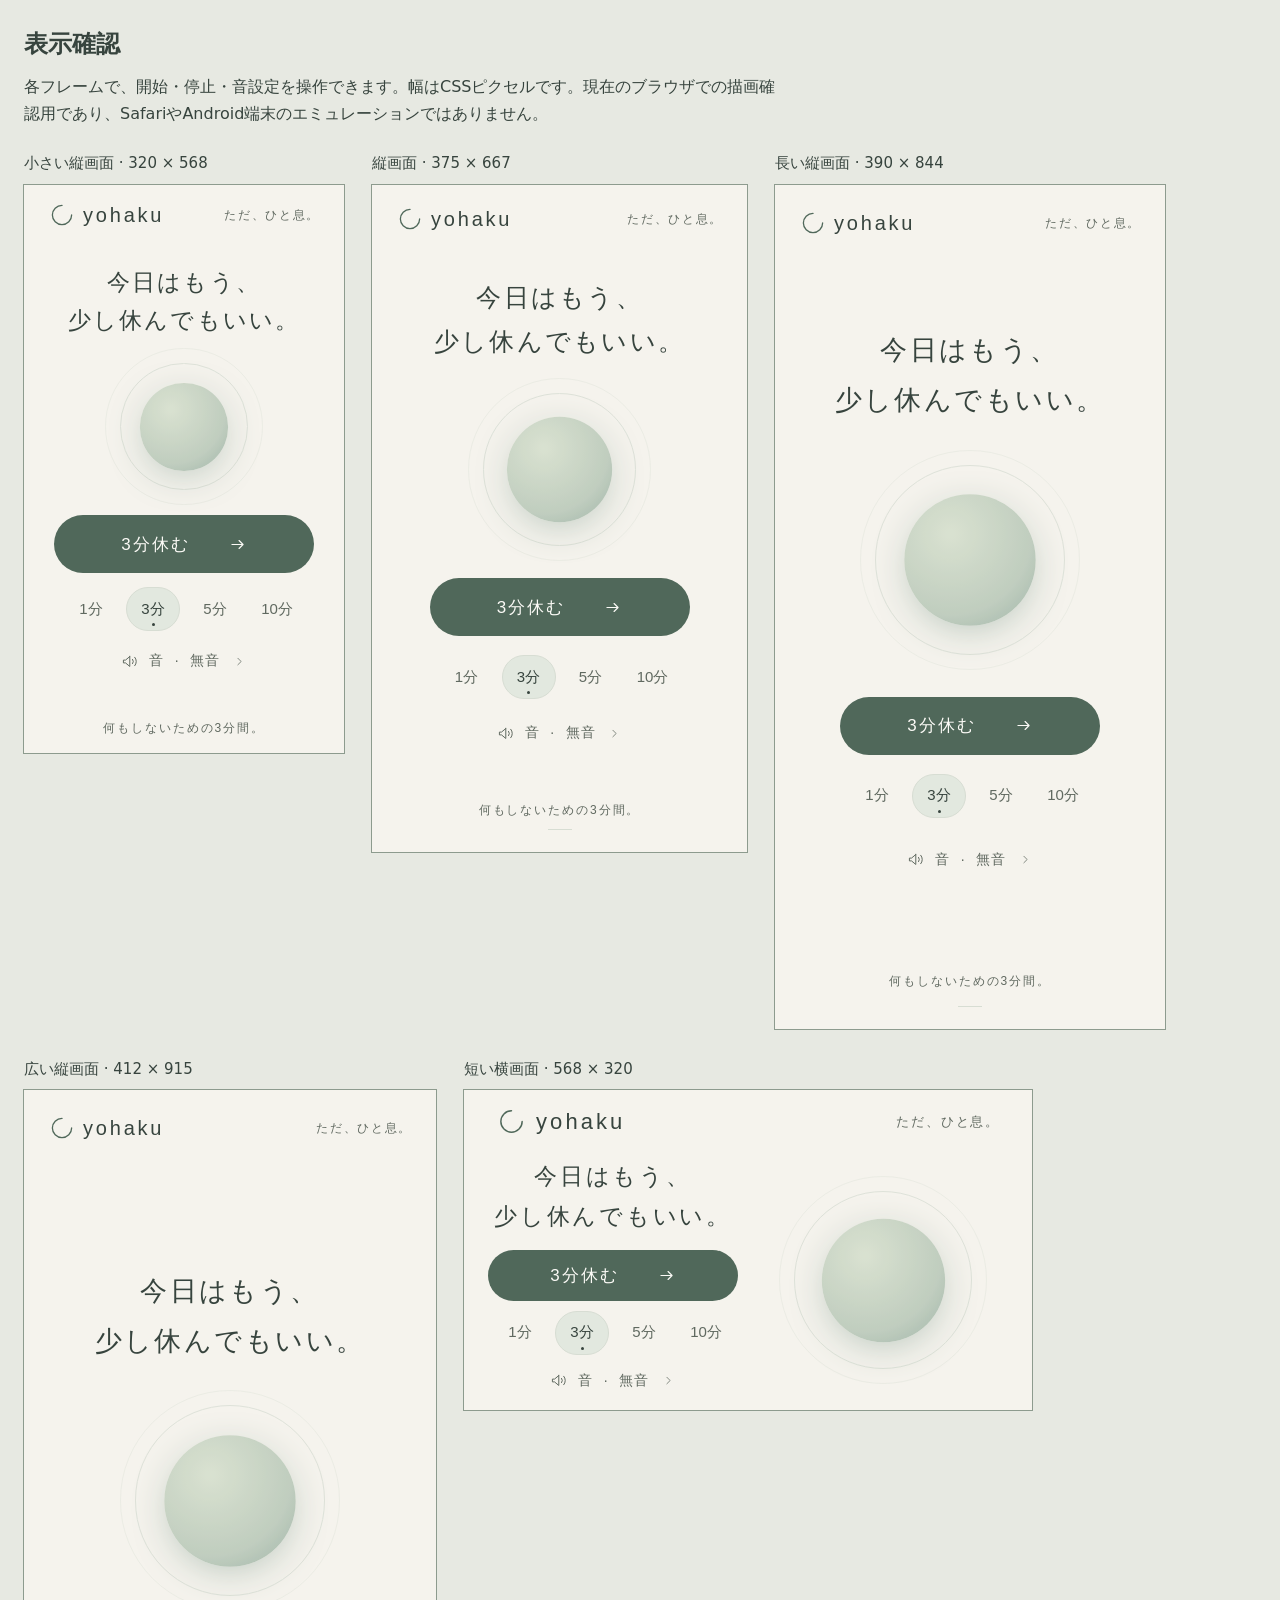
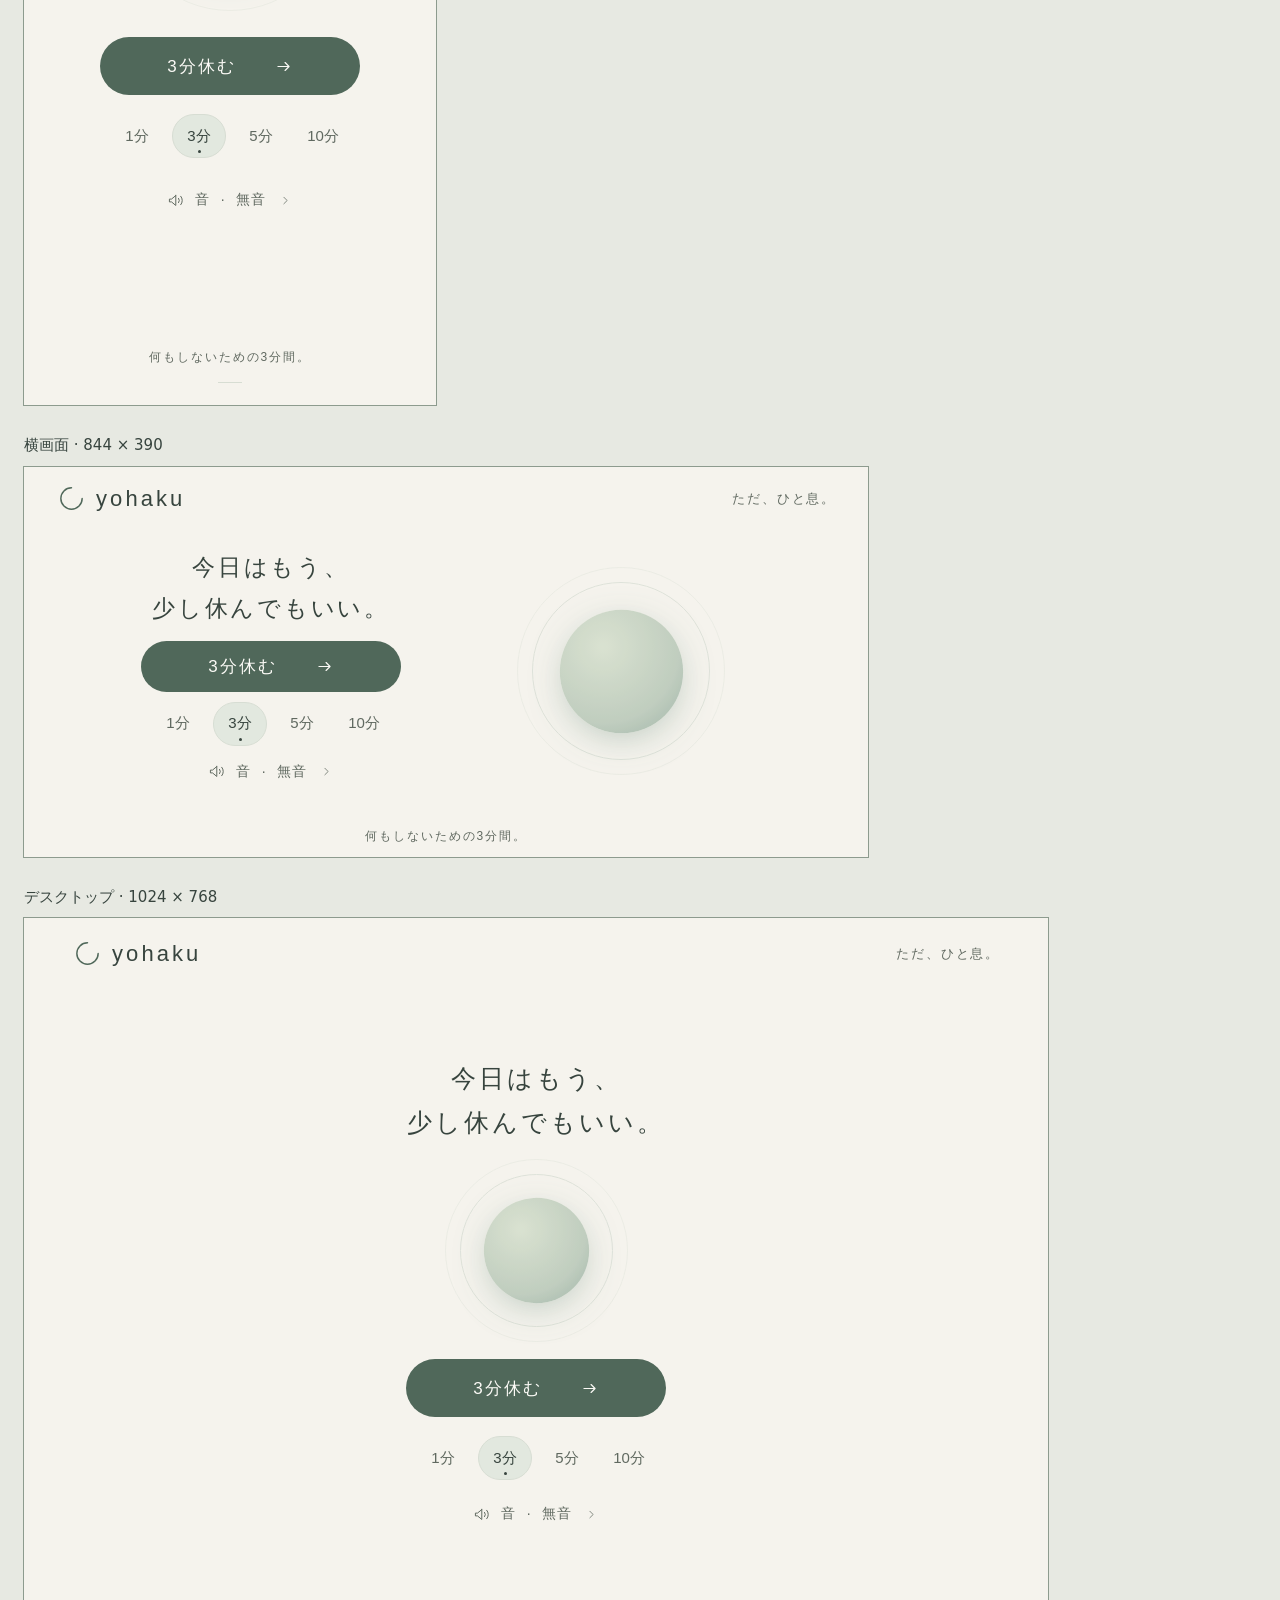
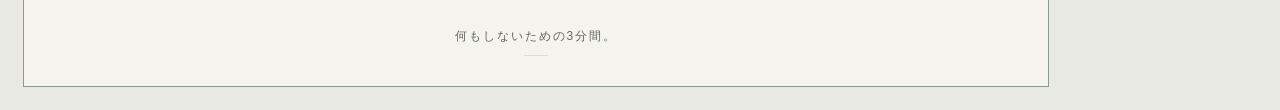
==== tests/responsive.html @ fc0a6c55 "Add campfire, white noise, pink noise and 40Hz ambient sounds" ====
<!doctype html>
<html lang="ja">
<head>
  <meta charset="utf-8">
  <meta name="viewport" content="width=device-width, initial-scale=1">
  <meta name="robots" content="noindex">
  <title>yohaku — 表示確認</title>
  <style>
    * { box-sizing: border-box; }
    body { margin: 0; padding: 24px; background: #e7e9e2; color: #37443e; font: 16px/1.7 system-ui, sans-serif; }
    h1 { font-size: 24px; margin: 0 0 8px; }
    p { margin: 0 0 24px; max-width: 760px; }
    main { display: flex; flex-wrap: wrap; align-items: flex-start; gap: 28px; }
    section { flex: none; max-width: none; }
    h2 { font-size: 15px; font-weight: 500; margin: 0 0 8px; }
    iframe { display: block; border: 0; width: var(--width); height: var(--height); outline: 1px solid #8d9b8e; background: #f5f3ed; }
  </style>
</head>
<body>
  <h1>表示確認</h1>
  <p>各フレームで、開始・停止・音設定を操作できます。幅はCSSピクセルです。現在のブラウザでの描画確認用であり、SafariやAndroid端末のエミュレーションではありません。</p>
  <main>
    <section><h2>小さい縦画面 · 320 × 568</h2><iframe name="small" title="320×568のアプリ" src="../index.html?v=20261004-8" style="--width:320px;--height:568px"></iframe></section>
    <section><h2>縦画面 · 375 × 667</h2><iframe name="portrait" title="375×667のアプリ" src="../index.html?v=20261004-8" style="--width:375px;--height:667px"></iframe></section>
    <section><h2>長い縦画面 · 390 × 844</h2><iframe name="tall" title="390×844のアプリ" src="../index.html?v=20261004-8" style="--width:390px;--height:844px"></iframe></section>
    <section><h2>広い縦画面 · 412 × 915</h2><iframe name="wide" title="412×915のアプリ" src="../index.html?v=20261004-8" style="--width:412px;--height:915px"></iframe></section>
    <section><h2>短い横画面 · 568 × 320</h2><iframe name="short-landscape" title="568×320のアプリ" src="../index.html?v=20261004-8" style="--width:568px;--height:320px"></iframe></section>
    <section><h2>横画面 · 844 × 390</h2><iframe name="landscape" title="844×390のアプリ" src="../index.html?v=20261004-8" style="--width:844px;--height:390px"></iframe></section>
    <section><h2>デスクトップ · 1024 × 768</h2><iframe name="desktop" title="1024×768のアプリ" src="../index.html?v=20261004-8" style="--width:1024px;--height:768px"></iframe></section>
  </main>
</body>
</html>
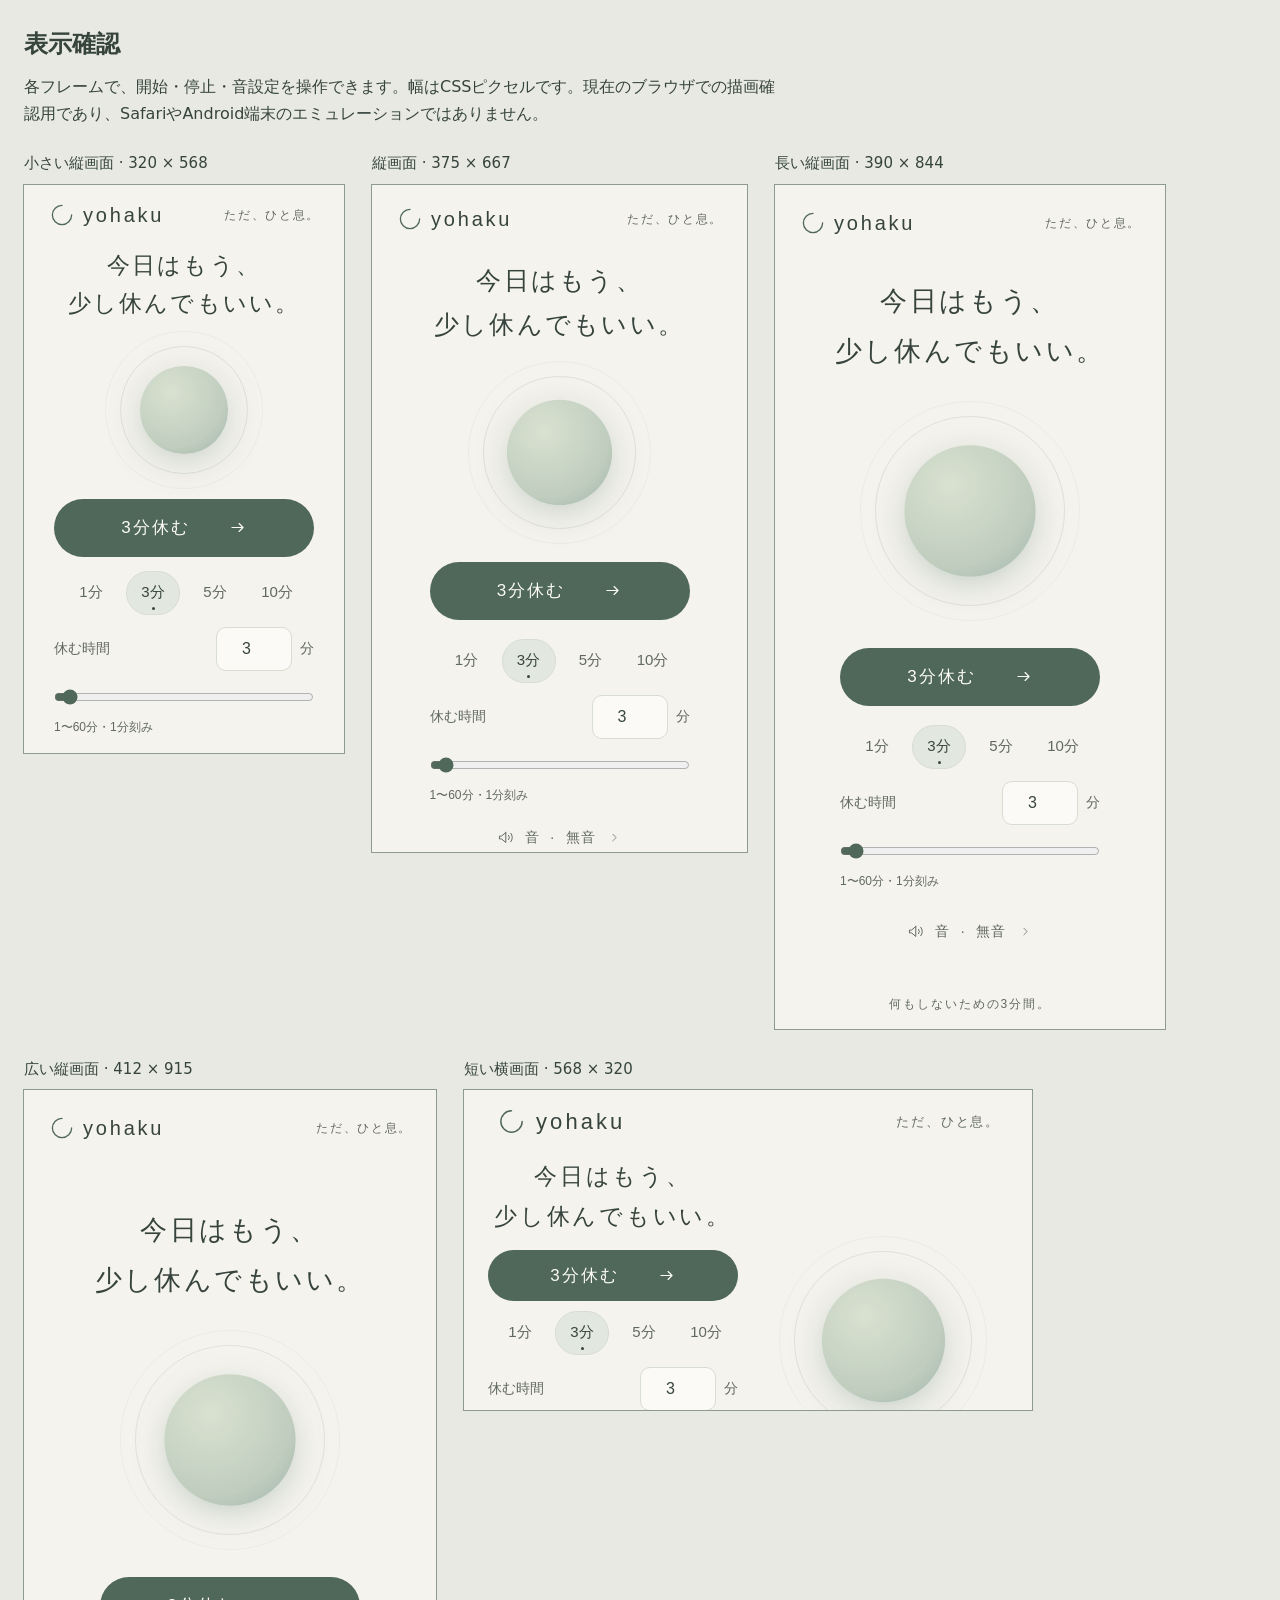
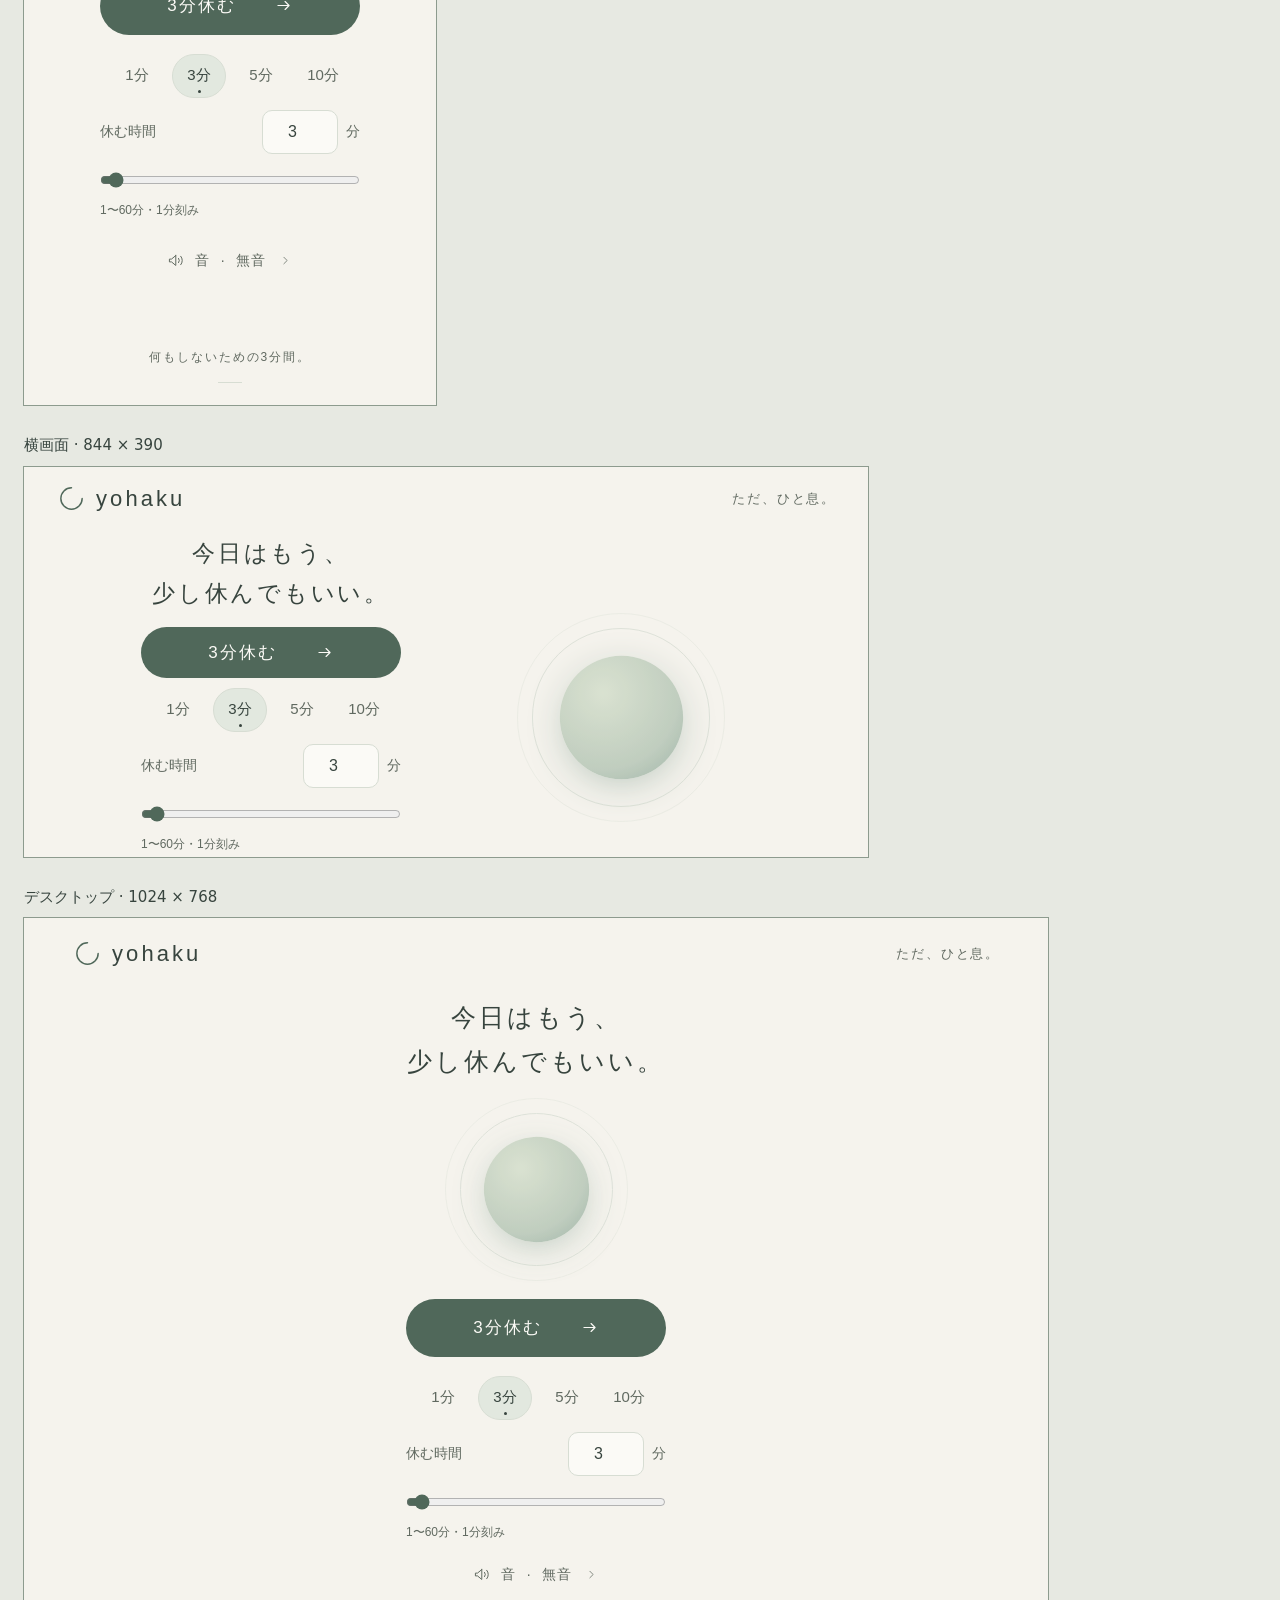
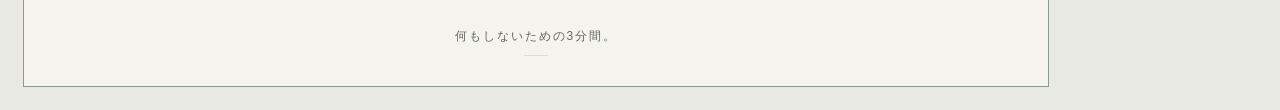
==== commit d12e3ea0: "Allow 1 to 60 minute sessions and crossfade recorded rain loops" ====
--- a/tests/responsive.html
+++ b/tests/responsive.html
@@ -20,13 +20,13 @@
   <h1>表示確認</h1>
   <p>各フレームで、開始・停止・音設定を操作できます。幅はCSSピクセルです。現在のブラウザでの描画確認用であり、SafariやAndroid端末のエミュレーションではありません。</p>
   <main>
-    <section><h2>小さい縦画面 · 320 × 568</h2><iframe name="small" title="320×568のアプリ" src="../index.html?v=20261004-8" style="--width:320px;--height:568px"></iframe></section>
-    <section><h2>縦画面 · 375 × 667</h2><iframe name="portrait" title="375×667のアプリ" src="../index.html?v=20261004-8" style="--width:375px;--height:667px"></iframe></section>
-    <section><h2>長い縦画面 · 390 × 844</h2><iframe name="tall" title="390×844のアプリ" src="../index.html?v=20261004-8" style="--width:390px;--height:844px"></iframe></section>
-    <section><h2>広い縦画面 · 412 × 915</h2><iframe name="wide" title="412×915のアプリ" src="../index.html?v=20261004-8" style="--width:412px;--height:915px"></iframe></section>
-    <section><h2>短い横画面 · 568 × 320</h2><iframe name="short-landscape" title="568×320のアプリ" src="../index.html?v=20261004-8" style="--width:568px;--height:320px"></iframe></section>
-    <section><h2>横画面 · 844 × 390</h2><iframe name="landscape" title="844×390のアプリ" src="../index.html?v=20261004-8" style="--width:844px;--height:390px"></iframe></section>
-    <section><h2>デスクトップ · 1024 × 768</h2><iframe name="desktop" title="1024×768のアプリ" src="../index.html?v=20261004-8" style="--width:1024px;--height:768px"></iframe></section>
+    <section><h2>小さい縦画面 · 320 × 568</h2><iframe name="small" title="320×568のアプリ" src="../index.html?v=20261004-11" style="--width:320px;--height:568px"></iframe></section>
+    <section><h2>縦画面 · 375 × 667</h2><iframe name="portrait" title="375×667のアプリ" src="../index.html?v=20261004-11" style="--width:375px;--height:667px"></iframe></section>
+    <section><h2>長い縦画面 · 390 × 844</h2><iframe name="tall" title="390×844のアプリ" src="../index.html?v=20261004-11" style="--width:390px;--height:844px"></iframe></section>
+    <section><h2>広い縦画面 · 412 × 915</h2><iframe name="wide" title="412×915のアプリ" src="../index.html?v=20261004-11" style="--width:412px;--height:915px"></iframe></section>
+    <section><h2>短い横画面 · 568 × 320</h2><iframe name="short-landscape" title="568×320のアプリ" src="../index.html?v=20261004-11" style="--width:568px;--height:320px"></iframe></section>
+    <section><h2>横画面 · 844 × 390</h2><iframe name="landscape" title="844×390のアプリ" src="../index.html?v=20261004-11" style="--width:844px;--height:390px"></iframe></section>
+    <section><h2>デスクトップ · 1024 × 768</h2><iframe name="desktop" title="1024×768のアプリ" src="../index.html?v=20261004-11" style="--width:1024px;--height:768px"></iframe></section>
   </main>
 </body>
 </html>
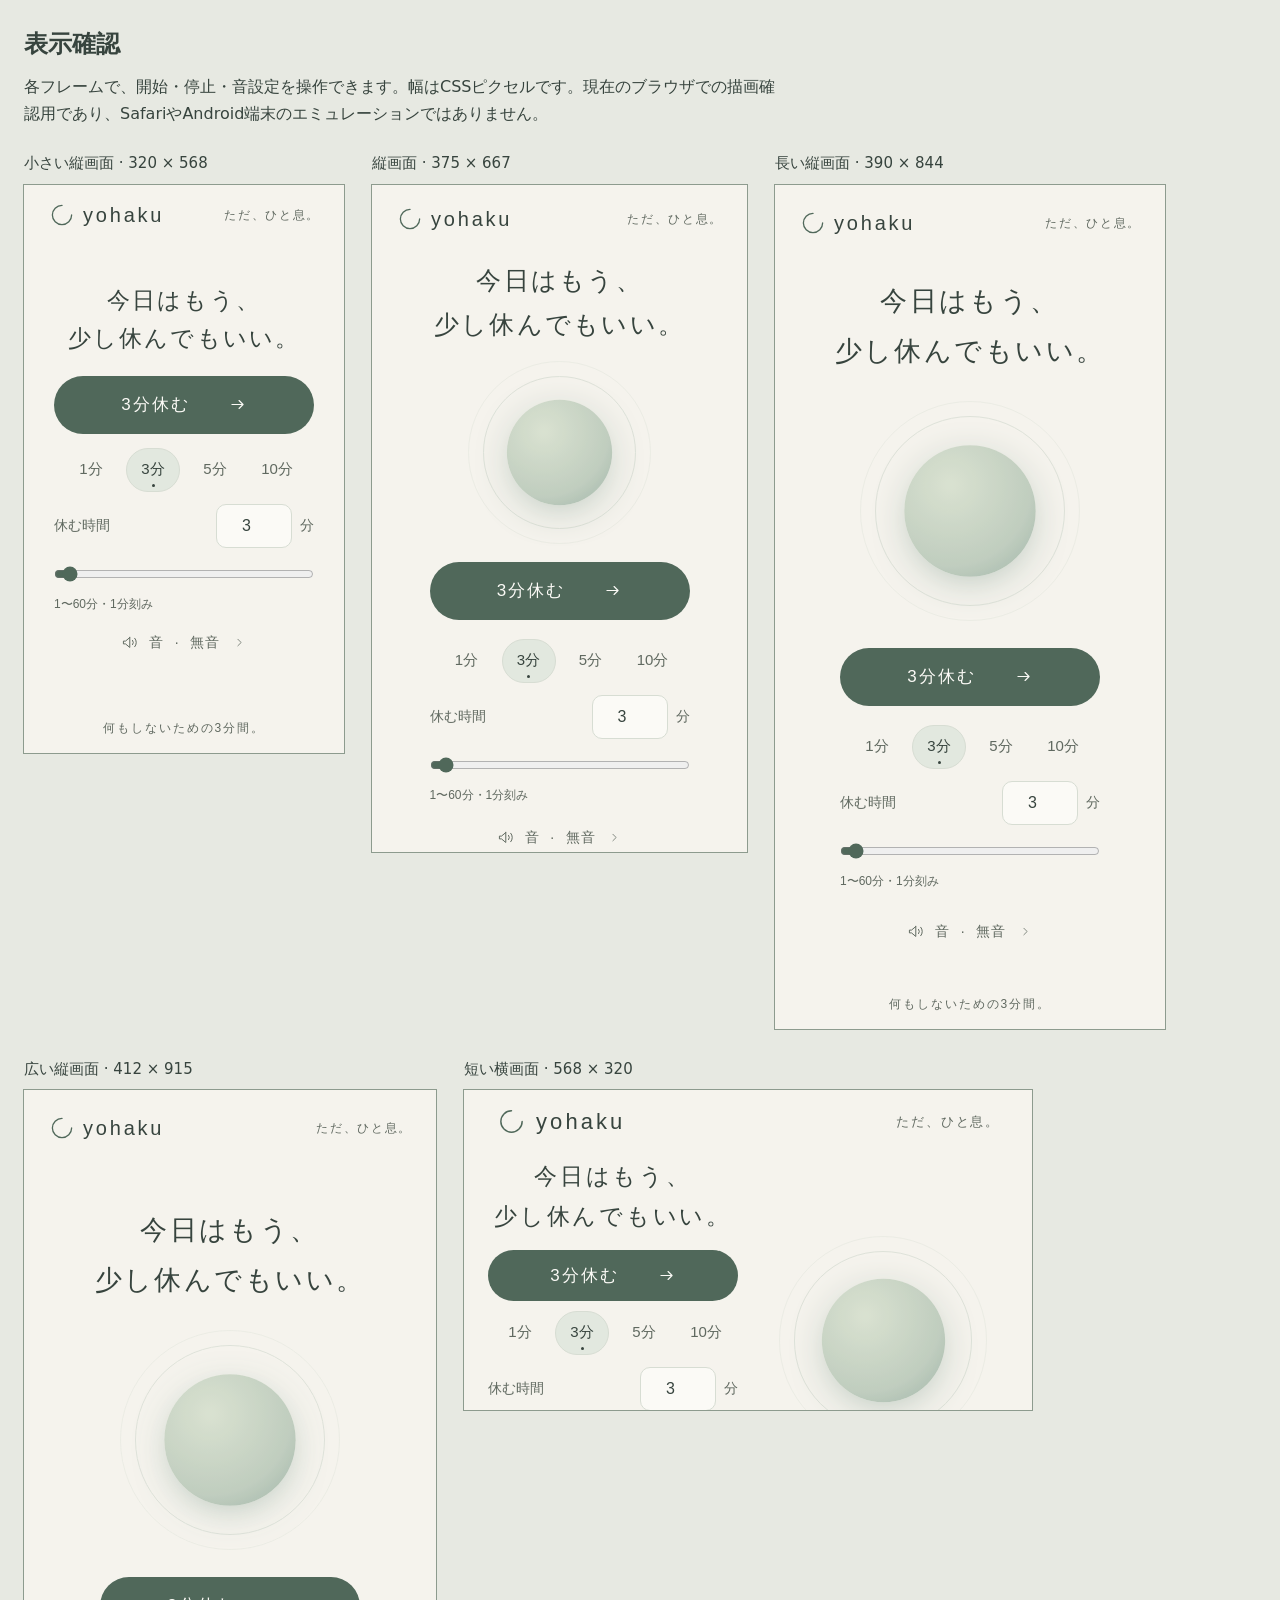
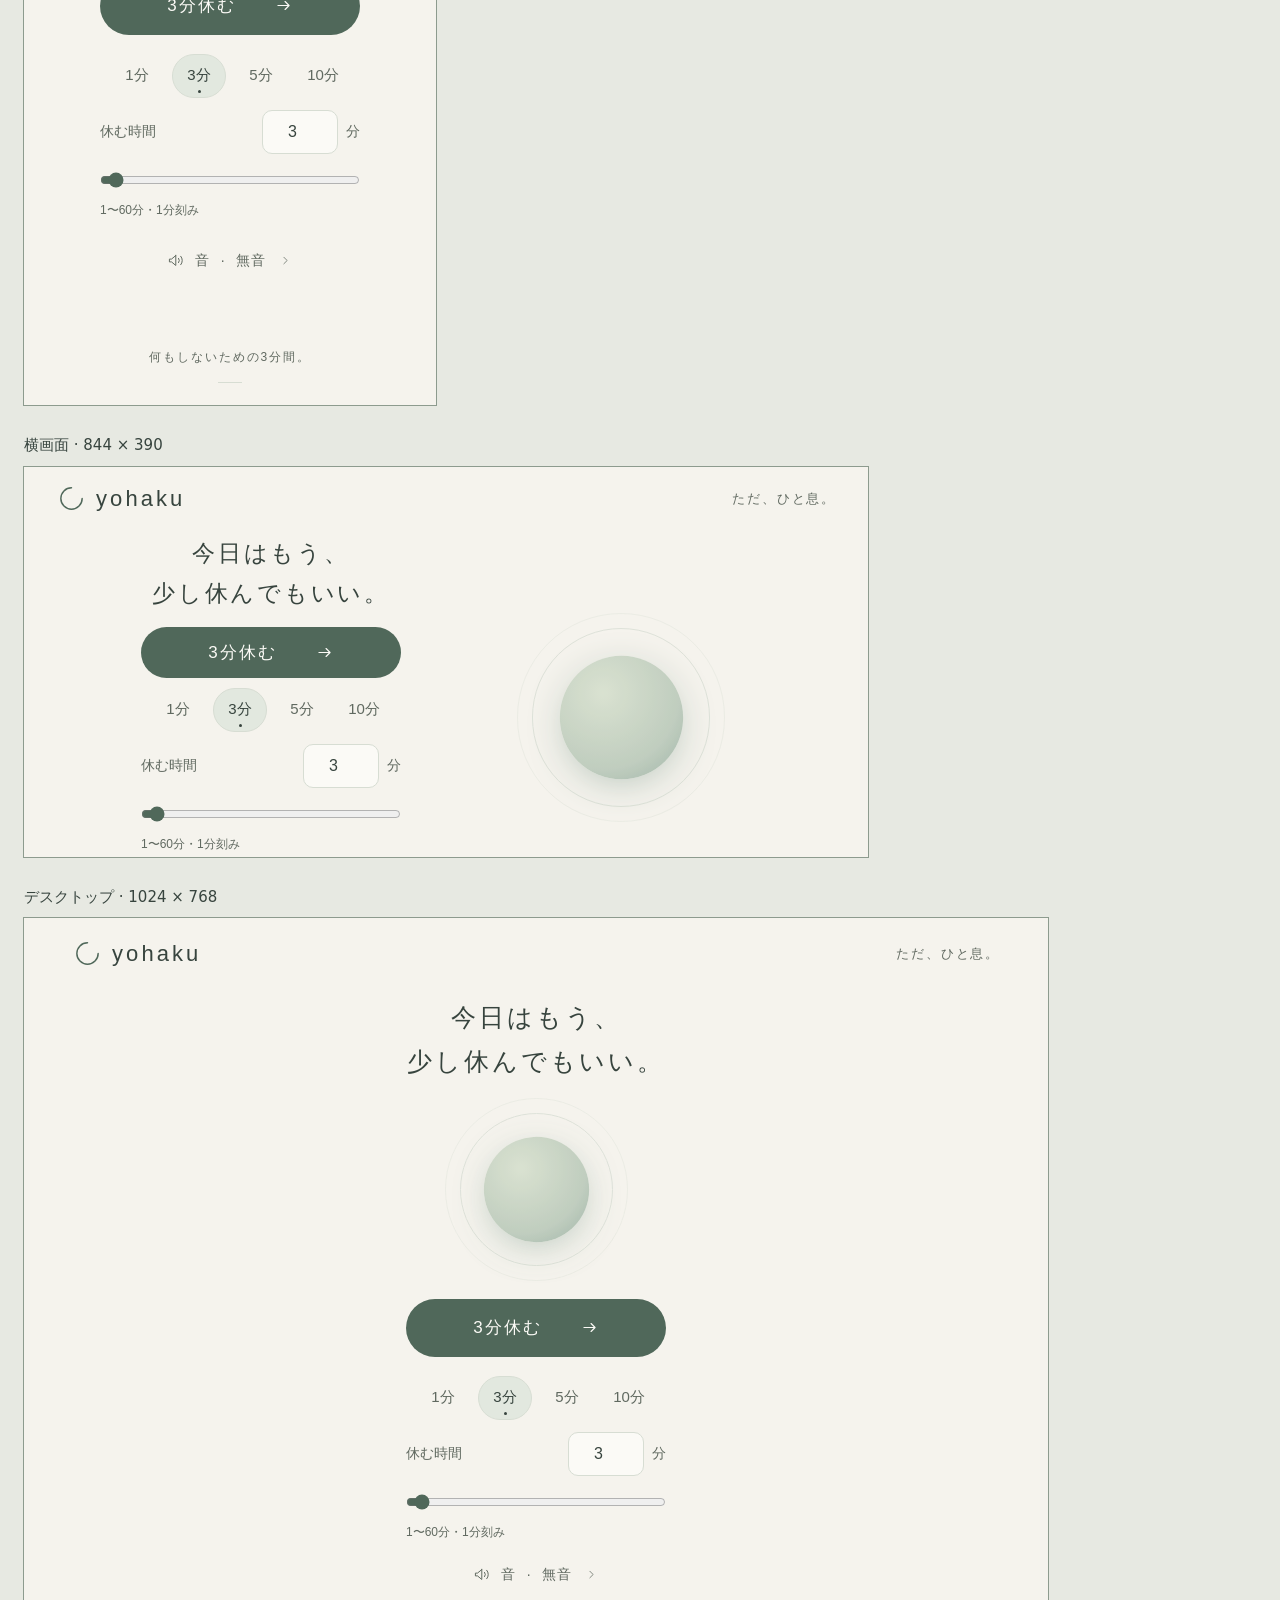
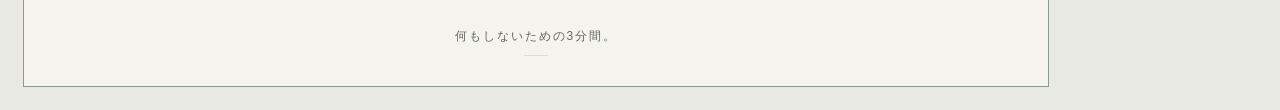
==== commit d4a1d093: "Improve audio deadlines, recovery, screen wake lock and timer accessibility" ====
--- a/tests/responsive.html
+++ b/tests/responsive.html
@@ -20,13 +20,13 @@
   <h1>表示確認</h1>
   <p>各フレームで、開始・停止・音設定を操作できます。幅はCSSピクセルです。現在のブラウザでの描画確認用であり、SafariやAndroid端末のエミュレーションではありません。</p>
   <main>
-    <section><h2>小さい縦画面 · 320 × 568</h2><iframe name="small" title="320×568のアプリ" src="../index.html?v=20261004-11" style="--width:320px;--height:568px"></iframe></section>
-    <section><h2>縦画面 · 375 × 667</h2><iframe name="portrait" title="375×667のアプリ" src="../index.html?v=20261004-11" style="--width:375px;--height:667px"></iframe></section>
-    <section><h2>長い縦画面 · 390 × 844</h2><iframe name="tall" title="390×844のアプリ" src="../index.html?v=20261004-11" style="--width:390px;--height:844px"></iframe></section>
-    <section><h2>広い縦画面 · 412 × 915</h2><iframe name="wide" title="412×915のアプリ" src="../index.html?v=20261004-11" style="--width:412px;--height:915px"></iframe></section>
-    <section><h2>短い横画面 · 568 × 320</h2><iframe name="short-landscape" title="568×320のアプリ" src="../index.html?v=20261004-11" style="--width:568px;--height:320px"></iframe></section>
-    <section><h2>横画面 · 844 × 390</h2><iframe name="landscape" title="844×390のアプリ" src="../index.html?v=20261004-11" style="--width:844px;--height:390px"></iframe></section>
-    <section><h2>デスクトップ · 1024 × 768</h2><iframe name="desktop" title="1024×768のアプリ" src="../index.html?v=20261004-11" style="--width:1024px;--height:768px"></iframe></section>
+    <section><h2>小さい縦画面 · 320 × 568</h2><iframe name="small" title="320×568のアプリ" src="../index.html?v=20261004-12" style="--width:320px;--height:568px"></iframe></section>
+    <section><h2>縦画面 · 375 × 667</h2><iframe name="portrait" title="375×667のアプリ" src="../index.html?v=20261004-12" style="--width:375px;--height:667px"></iframe></section>
+    <section><h2>長い縦画面 · 390 × 844</h2><iframe name="tall" title="390×844のアプリ" src="../index.html?v=20261004-12" style="--width:390px;--height:844px"></iframe></section>
+    <section><h2>広い縦画面 · 412 × 915</h2><iframe name="wide" title="412×915のアプリ" src="../index.html?v=20261004-12" style="--width:412px;--height:915px"></iframe></section>
+    <section><h2>短い横画面 · 568 × 320</h2><iframe name="short-landscape" title="568×320のアプリ" src="../index.html?v=20261004-12" style="--width:568px;--height:320px"></iframe></section>
+    <section><h2>横画面 · 844 × 390</h2><iframe name="landscape" title="844×390のアプリ" src="../index.html?v=20261004-12" style="--width:844px;--height:390px"></iframe></section>
+    <section><h2>デスクトップ · 1024 × 768</h2><iframe name="desktop" title="1024×768のアプリ" src="../index.html?v=20261004-12" style="--width:1024px;--height:768px"></iframe></section>
   </main>
 </body>
 </html>
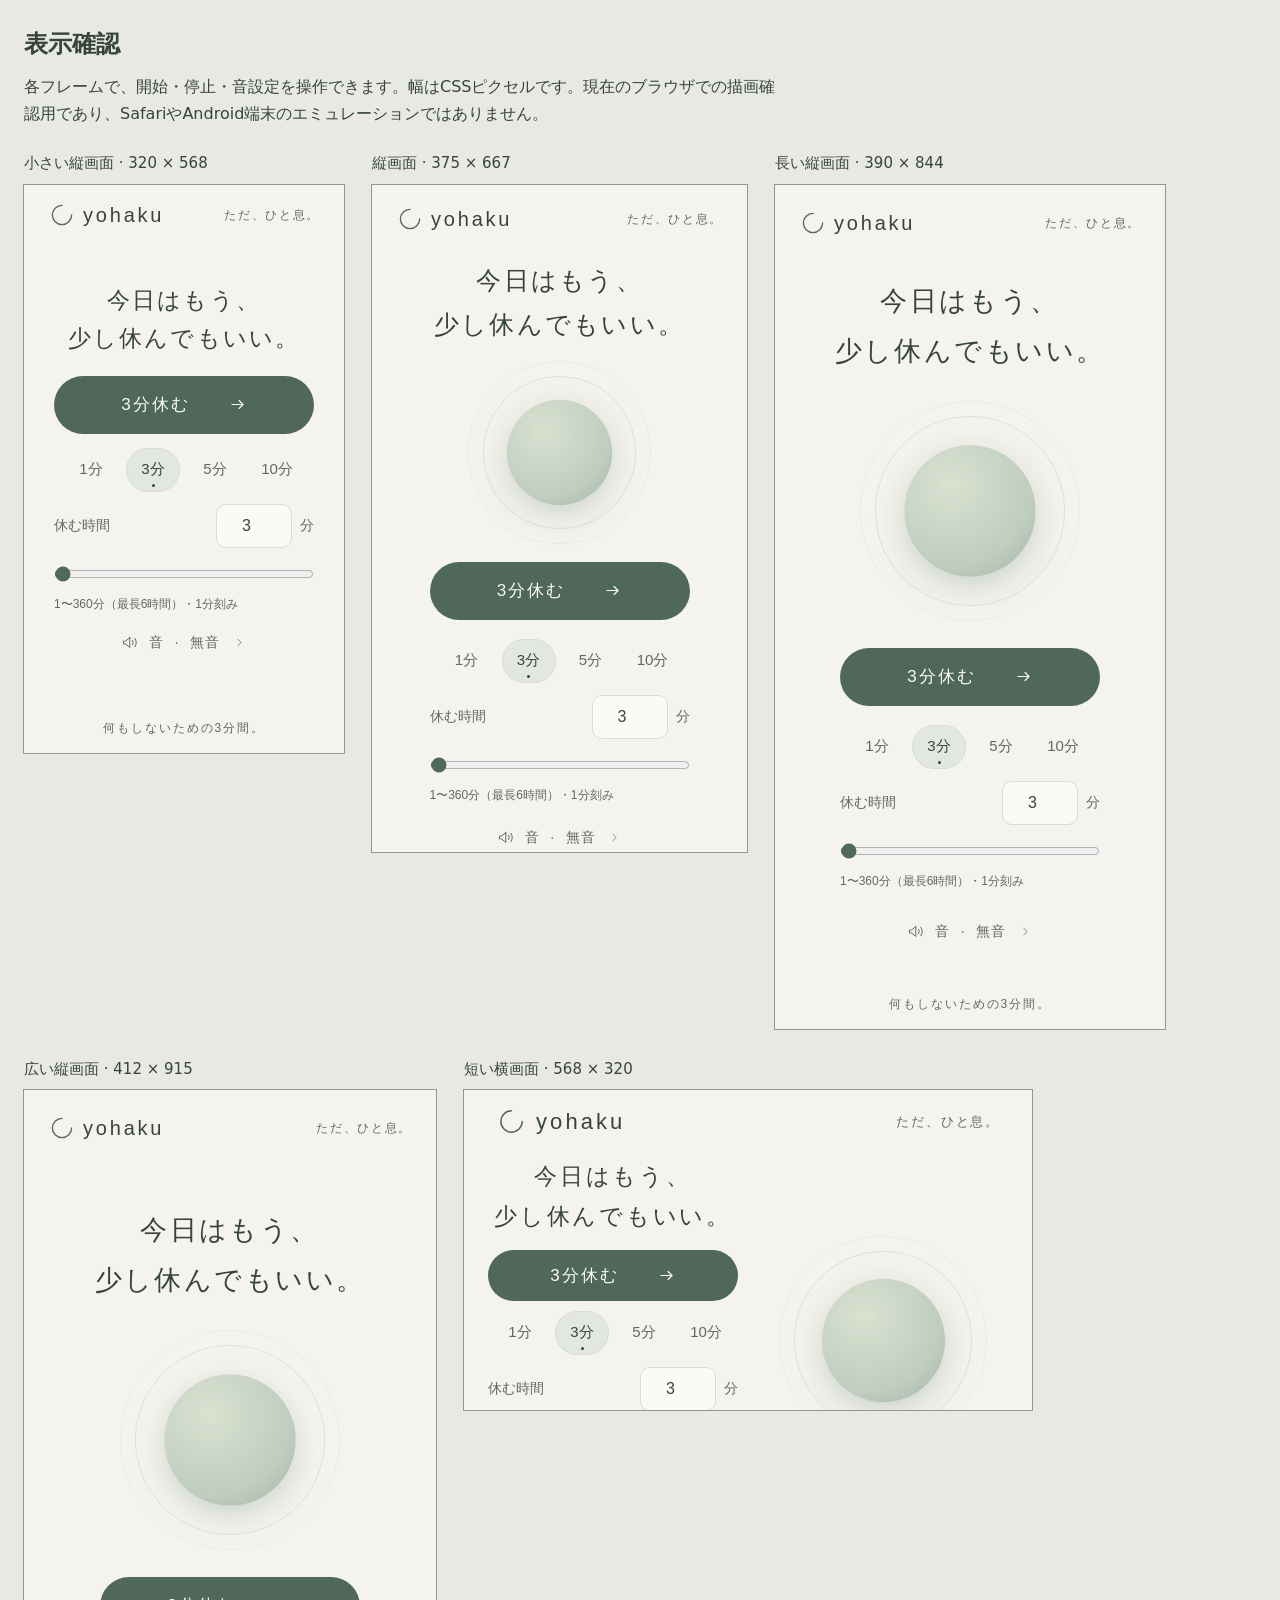
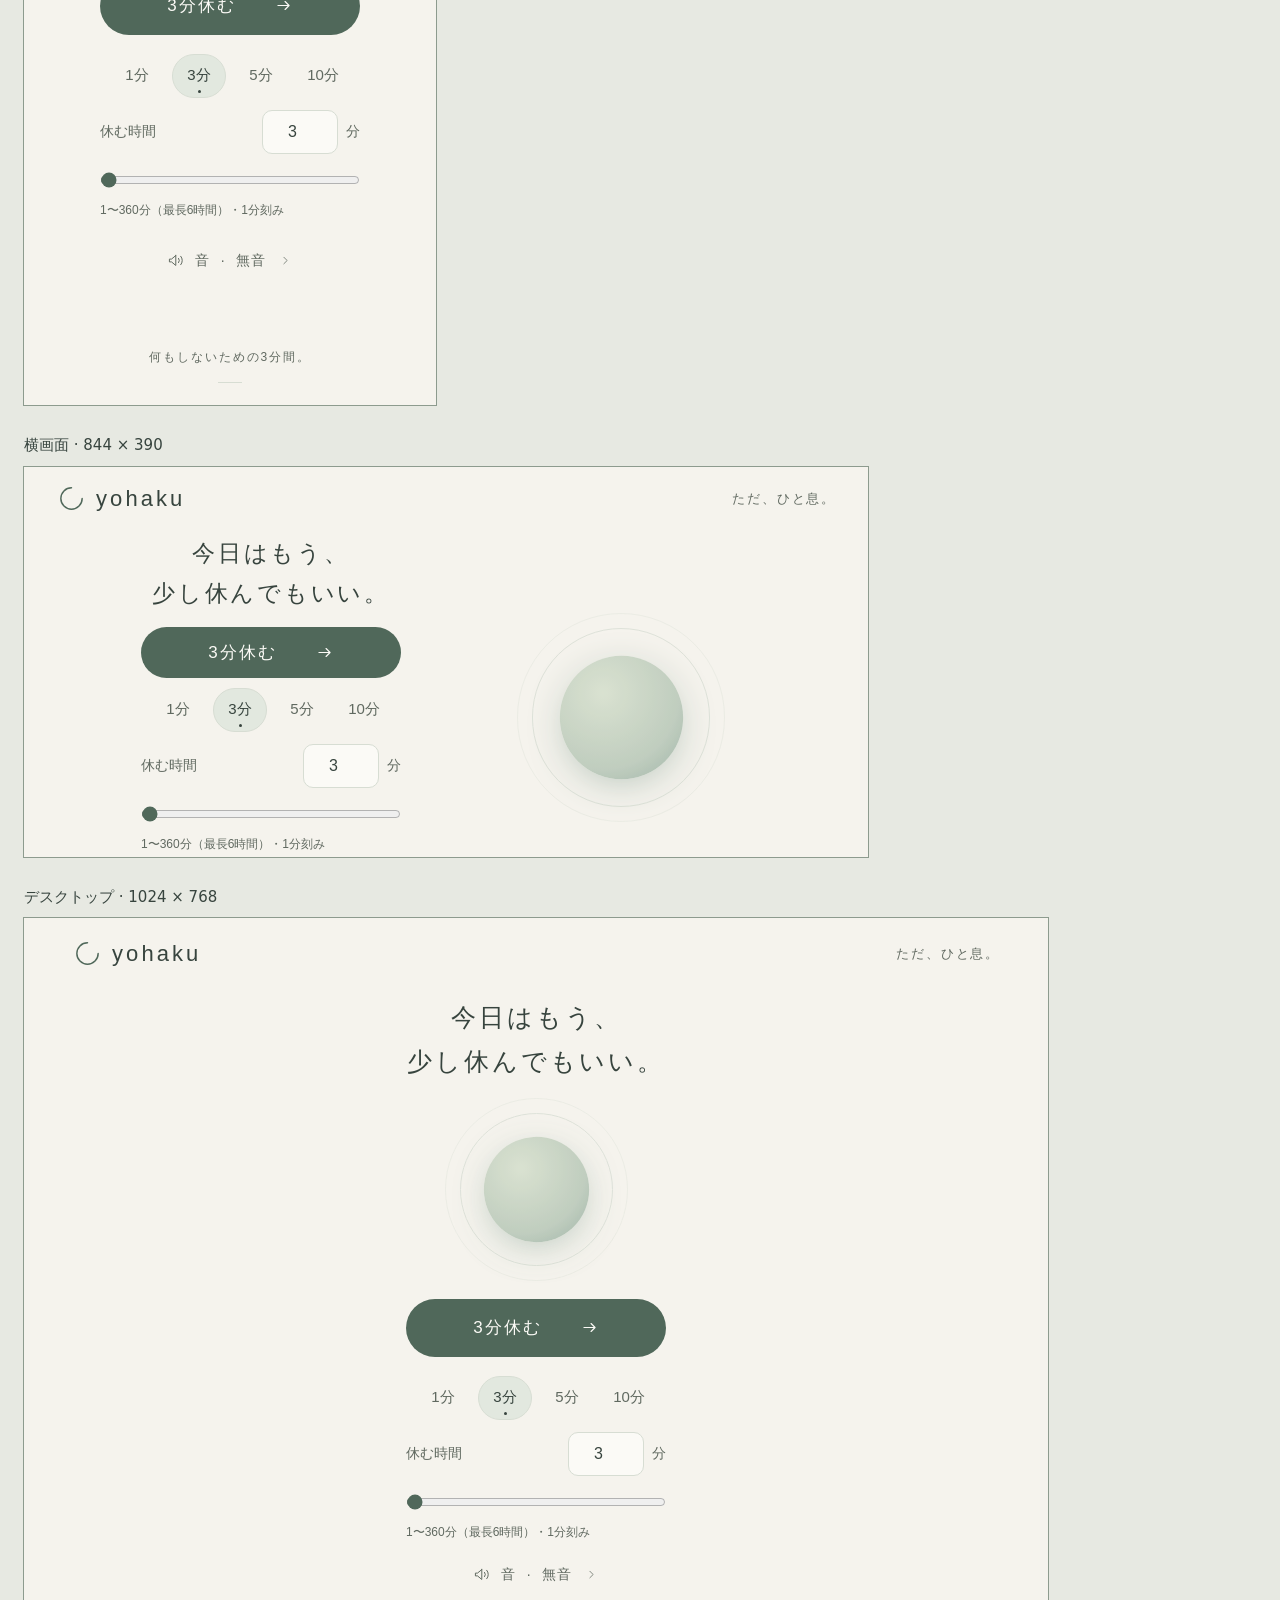
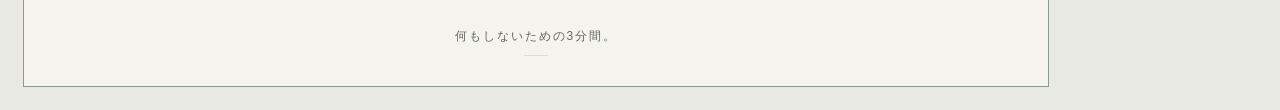
==== commit 51aef11f: "Extend session duration limit to six hours" ====
--- a/tests/responsive.html
+++ b/tests/responsive.html
@@ -20,13 +20,13 @@
   <h1>表示確認</h1>
   <p>各フレームで、開始・停止・音設定を操作できます。幅はCSSピクセルです。現在のブラウザでの描画確認用であり、SafariやAndroid端末のエミュレーションではありません。</p>
   <main>
-    <section><h2>小さい縦画面 · 320 × 568</h2><iframe name="small" title="320×568のアプリ" src="../index.html?v=20261004-12" style="--width:320px;--height:568px"></iframe></section>
-    <section><h2>縦画面 · 375 × 667</h2><iframe name="portrait" title="375×667のアプリ" src="../index.html?v=20261004-12" style="--width:375px;--height:667px"></iframe></section>
-    <section><h2>長い縦画面 · 390 × 844</h2><iframe name="tall" title="390×844のアプリ" src="../index.html?v=20261004-12" style="--width:390px;--height:844px"></iframe></section>
-    <section><h2>広い縦画面 · 412 × 915</h2><iframe name="wide" title="412×915のアプリ" src="../index.html?v=20261004-12" style="--width:412px;--height:915px"></iframe></section>
-    <section><h2>短い横画面 · 568 × 320</h2><iframe name="short-landscape" title="568×320のアプリ" src="../index.html?v=20261004-12" style="--width:568px;--height:320px"></iframe></section>
-    <section><h2>横画面 · 844 × 390</h2><iframe name="landscape" title="844×390のアプリ" src="../index.html?v=20261004-12" style="--width:844px;--height:390px"></iframe></section>
-    <section><h2>デスクトップ · 1024 × 768</h2><iframe name="desktop" title="1024×768のアプリ" src="../index.html?v=20261004-12" style="--width:1024px;--height:768px"></iframe></section>
+    <section><h2>小さい縦画面 · 320 × 568</h2><iframe name="small" title="320×568のアプリ" src="../index.html?v=20261004-13" style="--width:320px;--height:568px"></iframe></section>
+    <section><h2>縦画面 · 375 × 667</h2><iframe name="portrait" title="375×667のアプリ" src="../index.html?v=20261004-13" style="--width:375px;--height:667px"></iframe></section>
+    <section><h2>長い縦画面 · 390 × 844</h2><iframe name="tall" title="390×844のアプリ" src="../index.html?v=20261004-13" style="--width:390px;--height:844px"></iframe></section>
+    <section><h2>広い縦画面 · 412 × 915</h2><iframe name="wide" title="412×915のアプリ" src="../index.html?v=20261004-13" style="--width:412px;--height:915px"></iframe></section>
+    <section><h2>短い横画面 · 568 × 320</h2><iframe name="short-landscape" title="568×320のアプリ" src="../index.html?v=20261004-13" style="--width:568px;--height:320px"></iframe></section>
+    <section><h2>横画面 · 844 × 390</h2><iframe name="landscape" title="844×390のアプリ" src="../index.html?v=20261004-13" style="--width:844px;--height:390px"></iframe></section>
+    <section><h2>デスクトップ · 1024 × 768</h2><iframe name="desktop" title="1024×768のアプリ" src="../index.html?v=20261004-13" style="--width:1024px;--height:768px"></iframe></section>
   </main>
 </body>
 </html>
